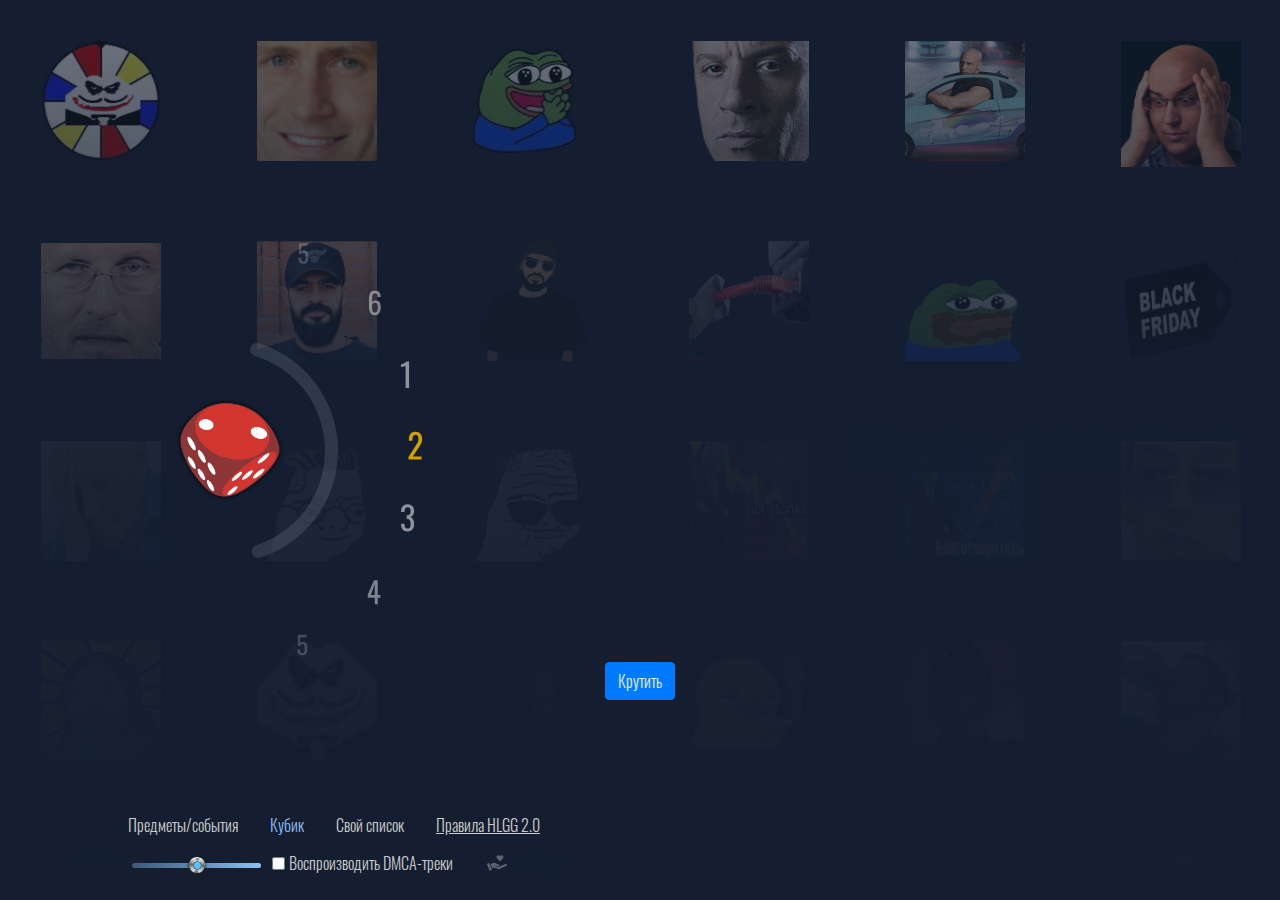
==== index.html @ b33ce993 "Update index.html" ====
<!DOCTYPE html>
<html lang="en">
<head>
    <meta charset="UTF-8">
    <title>Колесо HLGG 2.0</title>
    <link rel="stylesheet" href="css/index.css">
    <link rel="stylesheet" href="css/style.css">
    <link rel="stylesheet" href="css/range.css">
</head>
<body>
    <div class="image-grid-view">
        <div class="hero-background">
            <ul class="image-grid">
                <li class="image-grid-item-container"><img class="image-grid-item" src="images/items/001.png" alt=""></li>
                <li class="image-grid-item-container"><img class="image-grid-item" src="images/items/002.png" alt=""></li>
                <li class="image-grid-item-container"><img class="image-grid-item" src="images/items/003.png" alt=""></li>
                <li class="image-grid-item-container"><img class="image-grid-item" src="images/items/004.png" alt=""></li>
                <li class="image-grid-item-container"><img class="image-grid-item" src="images/items/005.png" alt=""></li>
                <li class="image-grid-item-container"><img class="image-grid-item" src="images/items/006.png" alt=""></li>
                <li class="image-grid-item-container"><img class="image-grid-item" src="images/items/007.png" alt=""></li>
                <li class="image-grid-item-container"><img class="image-grid-item" src="images/items/008.png" alt=""></li>
                <li class="image-grid-item-container"><img class="image-grid-item" src="images/items/009.png" alt=""></li>
                <li class="image-grid-item-container"><img class="image-grid-item" src="images/items/010.png" alt=""></li>
                <li class="image-grid-item-container"><img class="image-grid-item" src="images/items/011.png" alt=""></li>
                <li class="image-grid-item-container"><img class="image-grid-item" src="images/items/012.png" alt=""></li>
                <li class="image-grid-item-container"><img class="image-grid-item" src="images/items/013.png" alt=""></li>
                <li class="image-grid-item-container"><img class="image-grid-item" src="images/items/014.png" alt=""></li>
                <li class="image-grid-item-container"><img class="image-grid-item" src="images/items/015.png" alt=""></li>
                <li class="image-grid-item-container"><img class="image-grid-item" src="images/items/016.png" alt=""></li>
                <li class="image-grid-item-container"><img class="image-grid-item" src="images/items/017.png" alt=""></li>
                <li class="image-grid-item-container"><img class="image-grid-item" src="images/items/018.png" alt=""></li>
                <li class="image-grid-item-container"><img class="image-grid-item" src="images/items/019.png" alt=""></li>
                <li class="image-grid-item-container"><img class="image-grid-item" src="images/items/020.png" alt=""></li>
                <li class="image-grid-item-container"><img class="image-grid-item" src="images/items/021.png" alt=""></li>
                <li class="image-grid-item-container"><img class="image-grid-item" src="images/items/022.png" alt=""></li>
                <li class="image-grid-item-container"><img class="image-grid-item" src="images/items/023.png" alt=""></li>
                <li class="image-grid-item-container"><img class="image-grid-item" src="images/items/024.png" alt=""></li>
                <li class="image-grid-item-container"><img class="image-grid-item" src="images/items/025.png" alt=""></li>
                <li class="image-grid-item-container"><img class="image-grid-item" src="images/items/026.png" alt=""></li>
                <li class="image-grid-item-container"><img class="image-grid-item" src="images/items/027.png" alt=""></li>
                <li class="image-grid-item-container"><img class="image-grid-item" src="images/items/028.png" alt=""></li>
                <li class="image-grid-item-container"><img class="image-grid-item" src="images/items/029.png" alt=""></li>
                <li class="image-grid-item-container"><img class="image-grid-item" src="images/items/030.png" alt=""></li>
                <li class="image-grid-item-container"><img class="image-grid-item" src="images/items/031.png" alt=""></li>
                <li class="image-grid-item-container"><img class="image-grid-item" src="images/items/032.png" alt=""></li>
                <li class="image-grid-item-container"><img class="image-grid-item" src="images/items/033.png" alt=""></li>
                <li class="image-grid-item-container"><img class="image-grid-item" src="images/items/034.png" alt=""></li>
                <li class="image-grid-item-container"><img class="image-grid-item" src="images/items/035.png" alt=""></li>
                <li class="image-grid-item-container"><img class="image-grid-item" src="images/items/036.png" alt=""></li>
                <li class="image-grid-item-container"><img class="image-grid-item" src="images/items/037.png" alt=""></li>
                <li class="image-grid-item-container"><img class="image-grid-item" src="images/items/038.png" alt=""></li>
                <li class="image-grid-item-container"><img class="image-grid-item" src="images/items/039.png" alt=""></li>
                <li class="image-grid-item-container"><img class="image-grid-item" src="images/items/040.png" alt=""></li>
                <li class="image-grid-item-container"><img class="image-grid-item" src="images/items/041.png" alt=""></li>
                <li class="image-grid-item-container"><img class="image-grid-item" src="images/items/042.png" alt=""></li>
                <li class="image-grid-item-container"><img class="image-grid-item" src="images/items/043.png" alt=""></li>
                <li class="image-grid-item-container"><img class="image-grid-item" src="images/items/044.png" alt=""></li>
                <li class="image-grid-item-container"><img class="image-grid-item" src="images/items/045.png" alt=""></li>
                <li class="image-grid-item-container"><img class="image-grid-item" src="images/items/046.png" alt=""></li>
                <li class="image-grid-item-container"><img class="image-grid-item" src="images/items/047.png" alt=""></li>
                <li class="image-grid-item-container"><img class="image-grid-item" src="images/items/048.png" alt=""></li>
                <li class="image-grid-item-container"><img class="image-grid-item" src="images/items/049.png" alt=""></li>
                <li class="image-grid-item-container"><img class="image-grid-item" src="images/items/050.png" alt=""></li>
                <li class="image-grid-item-container"><img class="image-grid-item" src="images/items/051.png" alt=""></li>
                <li class="image-grid-item-container"><img class="image-grid-item" src="images/items/052.png" alt=""></li>
                <li class="image-grid-item-container"><img class="image-grid-item" src="images/items/053.png" alt=""></li>
                <li class="image-grid-item-container"><img class="image-grid-item" src="images/items/054.png" alt=""></li>
                <li class="image-grid-item-container"><img class="image-grid-item" src="images/items/055.png" alt=""></li>
                <li class="image-grid-item-container"><img class="image-grid-item" src="images/items/056.png" alt=""></li>
                <li class="image-grid-item-container"><img class="image-grid-item" src="images/items/001.png" alt=""></li>
                <li class="image-grid-item-container"><img class="image-grid-item" src="images/items/002.png" alt=""></li>
                <li class="image-grid-item-container"><img class="image-grid-item" src="images/items/003.png" alt=""></li>
                <li class="image-grid-item-container"><img class="image-grid-item" src="images/items/004.png" alt=""></li>
                <li class="image-grid-item-container"><img class="image-grid-item" src="images/items/005.png" alt=""></li>
                <li class="image-grid-item-container"><img class="image-grid-item" src="images/items/006.png" alt=""></li>
                <li class="image-grid-item-container"><img class="image-grid-item" src="images/items/007.png" alt=""></li>
                <li class="image-grid-item-container"><img class="image-grid-item" src="images/items/008.png" alt=""></li>
                <li class="image-grid-item-container"><img class="image-grid-item" src="images/items/009.png" alt=""></li>
                <li class="image-grid-item-container"><img class="image-grid-item" src="images/items/010.png" alt=""></li>
                <li class="image-grid-item-container"><img class="image-grid-item" src="images/items/011.png" alt=""></li>
                <li class="image-grid-item-container"><img class="image-grid-item" src="images/items/012.png" alt=""></li>
                <li class="image-grid-item-container"><img class="image-grid-item" src="images/items/013.png" alt=""></li>
                <li class="image-grid-item-container"><img class="image-grid-item" src="images/items/014.png" alt=""></li>
                <li class="image-grid-item-container"><img class="image-grid-item" src="images/items/015.png" alt=""></li>
                <li class="image-grid-item-container"><img class="image-grid-item" src="images/items/016.png" alt=""></li>
                <li class="image-grid-item-container"><img class="image-grid-item" src="images/items/017.png" alt=""></li>
                <li class="image-grid-item-container"><img class="image-grid-item" src="images/items/018.png" alt=""></li>
                <li class="image-grid-item-container"><img class="image-grid-item" src="images/items/019.png" alt=""></li>
                <li class="image-grid-item-container"><img class="image-grid-item" src="images/items/020.png" alt=""></li>
                <li class="image-grid-item-container"><img class="image-grid-item" src="images/items/021.png" alt=""></li>
                <li class="image-grid-item-container"><img class="image-grid-item" src="images/items/022.png" alt=""></li>
                <li class="image-grid-item-container"><img class="image-grid-item" src="images/items/023.png" alt=""></li>
                <li class="image-grid-item-container"><img class="image-grid-item" src="images/items/024.png" alt=""></li>
                <li class="image-grid-item-container"><img class="image-grid-item" src="images/items/025.png" alt=""></li>
                <li class="image-grid-item-container"><img class="image-grid-item" src="images/items/026.png" alt=""></li>
                <li class="image-grid-item-container"><img class="image-grid-item" src="images/items/027.png" alt=""></li>
                <li class="image-grid-item-container"><img class="image-grid-item" src="images/items/028.png" alt=""></li>
                <li class="image-grid-item-container"><img class="image-grid-item" src="images/items/029.png" alt=""></li>
                <li class="image-grid-item-container"><img class="image-grid-item" src="images/items/030.png" alt=""></li>
                <li class="image-grid-item-container"><img class="image-grid-item" src="images/items/031.png" alt=""></li>
                <li class="image-grid-item-container"><img class="image-grid-item" src="images/items/032.png" alt=""></li>
                <li class="image-grid-item-container"><img class="image-grid-item" src="images/items/033.png" alt=""></li>
                <li class="image-grid-item-container"><img class="image-grid-item" src="images/items/034.png" alt=""></li>
                <li class="image-grid-item-container"><img class="image-grid-item" src="images/items/035.png" alt=""></li>
                <li class="image-grid-item-container"><img class="image-grid-item" src="images/items/036.png" alt=""></li>
                <li class="image-grid-item-container"><img class="image-grid-item" src="images/items/037.png" alt=""></li>
                <li class="image-grid-item-container"><img class="image-grid-item" src="images/items/038.png" alt=""></li>
                <li class="image-grid-item-container"><img class="image-grid-item" src="images/items/039.png" alt=""></li>
                <li class="image-grid-item-container"><img class="image-grid-item" src="images/items/040.png" alt=""></li>
                <li class="image-grid-item-container"><img class="image-grid-item" src="images/items/041.png" alt=""></li>
                <li class="image-grid-item-container"><img class="image-grid-item" src="images/items/042.png" alt=""></li>
                <li class="image-grid-item-container"><img class="image-grid-item" src="images/items/043.png" alt=""></li>
                <li class="image-grid-item-container"><img class="image-grid-item" src="images/items/044.png" alt=""></li>
                <li class="image-grid-item-container"><img class="image-grid-item" src="images/items/045.png" alt=""></li>
                <li class="image-grid-item-container"><img class="image-grid-item" src="images/items/046.png" alt=""></li>
                <li class="image-grid-item-container"><img class="image-grid-item" src="images/items/047.png" alt=""></li>
                <li class="image-grid-item-container"><img class="image-grid-item" src="images/items/048.png" alt=""></li>
                <li class="image-grid-item-container"><img class="image-grid-item" src="images/items/049.png" alt=""></li>
                <li class="image-grid-item-container"><img class="image-grid-item" src="images/items/050.png" alt=""></li>
                <li class="image-grid-item-container"><img class="image-grid-item" src="images/items/051.png" alt=""></li>
                <li class="image-grid-item-container"><img class="image-grid-item" src="images/items/052.png" alt=""></li>
                <li class="image-grid-item-container"><img class="image-grid-item" src="images/items/053.png" alt=""></li>
                <li class="image-grid-item-container"><img class="image-grid-item" src="images/items/054.png" alt=""></li>
                <li class="image-grid-item-container"><img class="image-grid-item" src="images/items/055.png" alt=""></li>
                <li class="image-grid-item-container"><img class="image-grid-item" src="images/items/056.png" alt=""></li>
            </ul>
        </div>
        <div class="hero-background-overlay"></div>
<!--        <div class="hero-background-stripe"></div>-->
    </div>

    <div class="content">
        <div id="filter-shadow">
            <div id="video">
                <video preload="auto">
                    <source />
                </video>
                <div class="overlay"></div>
            </div>
        </div>
        <div id="canvas"></div>

        <div id="item-image">
            <div class="arc"></div>
            <img src="images/preload.png" alt="" />
            <div id="canvas2"></div>
        </div>

        <div id="custom-list" class="dialog">
            <div class="header">Свой список</div>
            <textarea rows="15" cols="50"></textarea>
            <hr />
            <button>Применить</button>
        </div>

        <div id="dialog-edit" class="dialog">
            <div class="header">Header</div>
            <div class="presets"></div>
            <div class="options"></div>
            <hr />
            <button class="apply">Применить</button>
        </div>

        <div id="description"></div>
    </div>

    <div id="wheel-data-sets">
        <button id="btn-edit" title="Редактировать список" class="hide"></button>

        <div>
            <input type="radio" id="items" name="list" value="items" autocomplete="off" />
            <label for="items">Предметы/события</label><!--
            no spaces
        --></div>

        <div>
            <input type="radio" id="louie" name="list" value="coin" autocomplete="off" checked />
            <label for="louie">Кубик</label><!--
            no spaces
        --></div>

        <div>
            <input type="radio" id="scrooge" name="list" value="custom" autocomplete="off" />
            <label for="scrooge">Свой список</label>
        </div>

        <a id="rules" href="rules">Правила HLGG 2.0</a>

        <div class="break"></div>

        <div>
            <input id="volume-control" type="range" step="0.05" value="0.5" max="1" min="0" title="Громкость видео" />
            <input id="with-dmca" type="checkbox" /><label for="with-dmca">Воспроизводить DMCA-треки</label>
        </div>

        <div>
<!--            <a id="sources"-->
<!--               title="Посмотреть исходный код колеса"-->
<!--               href="https://github.com/Alexbelog/HLGG-2.0" target="_blank"></a>-->
            <a id="donation"
               title="Донат! (Колесо реализовано бесплатно, но поддержка приветствуется)"
               href="https://www.donationalerts.com/r/vampirex" target="_blank"></a>
        </div>

        <div>
            <span id="last-selected-text"></span>
            <img id="copy-last-selected" title="Скопировать последний выпавший пункт" src="images/page_white_paste_table.png"/>
        </div>
    </div>
    <script src="js/p5.min.js"></script>
    <script src="js/util.js"></script>
    <script src="js/FPSCounter.js"></script>
    <script src="js/GifPlayer.js"></script>
    <script src="js/WheelSketch.js"></script>
    <script src="js/Video.js"></script>
    <script src="js/CheckboxStateable.js"></script>
    <script src="data.js"></script>
    <script src="js/Preset.js"></script>
    <script src="js/presets.js"></script>
    <script src="js/PresetManager.js"></script>
    <script src="js/videos-protected.js"></script>
    <script src="js/videos-free.js"></script>
    <script src="index.js"></script>
</body>
</html>
---- css/index.css ----
@import url(range.css);

@font-face {
	font-family: "Oswald-Regular";
	src: url('../fonts/Oswald-Regular.ttf');
}
@font-face {
	font-family: "Oswald-Light";
	src: url('../fonts/Oswald-Light.ttf');
}
#canvas2 {
	position: absolute;
	left: -20px;
}
html, body {
	margin: 0;
	padding: 0;
	background: #141E30;
	overflow: hidden;
	width: 100%;
	height: 100%;
	display: flex;
	align-content: center;
	align-items: center;
	justify-content: center;
	font-family: "Oswald-Light", Calibri, sans-serif;
	color: #eee;
	/*background-image: linear-gradient(to top, #141E30 0%, #243B55 100%);*/
}
/*background-image: linear-gradient(to top, #09203f 0%, #537895 100%);*/
a {
	color: #9fd9ff;
}
a:hover {
	color: #ddd;
}
label:hover {
	cursor: pointer;
}
.content {
	display: flex;
	justify-content: flex-start;
	align-content: center;
	align-items: center;
	position: relative;
	max-width: 1000px;
}
#canvas {
	position: relative;
	font-size: 0;
}
@keyframes play-video {
	0.01% {
		opacity: 0;
		visibility: visible;
	}
	3% {
		opacity: 1;
	}

	98% {
		opacity: 1;
	}
	100% {
		opacity: 0;
		visibility: hidden;
	}
}
#video.play {
	animation: play-video 22s;
}
#filter-shadow {
	position: absolute;
	width: 100%;
	height: 100%;
	filter: drop-shadow(0px 0px 10px rgba(20, 30, 48, 1));
	opacity: 0;
	visibility: hidden;
}
#video {
	top: -50px;
	position: absolute;
	left: 35%;
	clip-path: ellipse(50% 50% at 50% 50%);
}
#video video {
	height: 600px;
	object-fit: cover;
	/*display: none;*/
}
#video .overlay {
	top: 0;
	width: 100%;
	height: 100%;
	position: absolute;
	background: radial-gradient(closest-side, transparent 60%, #141E30);
}

button, input, optgroup, select, textarea {
	margin: 0 4px;
	font-family: inherit;
	font-size: inherit;
	line-height: inherit;
}
button, input {
	overflow: visible;
}
button, select {
	text-transform: none;
}
[type=button], [type=reset], [type=submit], button {
	-webkit-appearance: button;
}
button, .btn {
	display: inline-block;
	font-weight: 400;
	text-align: center;
	vertical-align: middle;
	cursor: pointer;
	-webkit-user-select: none;
	-moz-user-select: none;
	-ms-user-select: none;
	user-select: none;
	padding: .375rem .75rem;
	font-size: 1rem;
	line-height: 1.5;
	border-radius: .25rem;
	transition: color .15s ease-in-out,background-color .15s ease-in-out,border-color .15s ease-in-out,box-shadow .15s ease-in-out;

	color: #eee;
	background-color: #007bff;
	border: 1px solid #007bff;
}
[type=button]:not(:disabled), [type=reset]:not(:disabled), [type=submit]:not(:disabled), button:not(:disabled) {
	cursor: pointer;
}
button:hover {
	color: #fff;
	background-color: #0069d9;
	border-color: #0062cc;
}
button:not(:disabled):not(.disabled):active {
	color: #fff;
	background-color: #0062cc;
	border-color: #005cbf;
}
button:focus {
	outline: 0;
	color: #fff;
	background-color: #0069d9;
	border-color: #0062cc;
	box-shadow: 0 0 0 0.2rem rgba(38,143,255,.5);
}
button:disabled {
	opacity: .6;
	color: #fff;
	background-color: #007bff;
	border-color: #007bff;
	cursor: not-allowed;
}
.image-grid {
	min-width: 1280px;
	position: absolute;
	animation: animatedBackground 70s linear infinite;
	opacity: .5;
	height: 100%;
	display: flex;
	flex-flow: row wrap;
	flex-basis: auto;
	flex-grow: 1;
	/*justify-content: flex-start;*/
	/*align-content: flex-start;*/
	justify-content: space-between;
	align-content: space-between;
	padding: .1vh;
	margin: 0 0;
}
.image-grid-item {
	display: block;
	opacity: .8;
	transform: scale(1);
	margin: auto;
	max-width: 100%;
}
.image-grid-item-container {
	list-style: none;
	max-width: 120px;
	min-width: 60px;
	max-height: 120px;
	margin: 40px;
	/*overflow: hidden;*/
	display: flex;
}
.image-grid-view {
	position: absolute;
	pointer-events: none;
	width: 100%;
	height: 100%;
}
.hero-background {
	position: relative;
	overflow: hidden;
	width: 100%;
	/*height: 150%;*/
	height: 100%;
	/*background-color: #2b2b2b;*/
	perspective: 700px;
}
.hero-background-overlay,
.hero-background-stripe {
	position: absolute;
	background: linear-gradient(to bottom, rgba(49,52,61,0) 0%, rgba(20, 30, 48, 0.9) 50%, #141E30 100%);
	/*height: 150%;*/
	height: 100%;
	width: 100%;
	top: 0;
}
.hero-background-stripe {
	transform: skewX(80deg);
}

@keyframes animatedBackground {
	0% {
		opacity: 0;
		transform: scale(1.25) rotateX(20deg) translateX(-10px) translateY(0)
	}
	5% {
		opacity: 0.5;
	}

	97% {
		opacity: 0.5;
	}
	100% {
		opacity: 0;
		transform: scale(1.25) rotateX(25deg) translateX(0px) translateY(-85%)
	}
}
.animation-paused {
	animation-play-state: paused;
}
#wheel-data-sets {
	padding-bottom: 10px;
	position: absolute;
	bottom: 10px;
	color: #ccc;
	display: flex;
	flex-wrap: wrap;
	width: 80%;
	justify-content: left;
	user-select: none;
	line-height: 24px;
}
#wheel-data-sets * {
	vertical-align: middle;
}
#wheel-data-sets a {
	color: #ccc;
}
#wheel-data-sets a:hover {
	color: #eee;
}
#wheel-data-sets .break {
	flex-basis: 100%;
	height: 14px;
}
#wheel-data-sets label {
	margin-right: 32px;
}
#wheel-data-sets [type="radio"] {
	display: none;
}
.dialog :checked + label,
#wheel-data-sets [type="radio"]:checked + label {
	color: hsl(210, 81%, 75%);
}
.dialog :not(:checked) + label:hover,
#wheel-data-sets [type="radio"]:not(:checked) + label:hover,
.dialog :checked + label:hover,
#wheel-data-sets [type="radio"]:checked + label:hover {
	/*color: #a0d7ff;*/
	filter: brightness(1.2);
}
#wheel-data-sets #scrooge + label {
	margin-right: 0;
}
.dialog {
	position: absolute;
	left: 50%;
	margin: -25%;
	min-width: 250px;
	background-color: #141E30;
	padding: 10px;
	border-radius: .25rem;
	border: 2px solid #1c3b55;
	text-align: center;
	display: none;
	font-size: 1.3rem;

	z-index: 10; /* keep on top of other elements on the page */
	outline: 9999px solid rgba(0,0,0,0.5);
}
.dialog textarea {
	background-color: #1c3b55;
	color: #eee;
}
.dialog .options {
	max-height: 300px;
	text-align: left;
	overflow-y: scroll;
}
.dialog .options label {
	line-height: 1.4em;
}
.dialog hr {
	width: 50%;
	border-style: solid;
	border-width: 1px 0 0 0;
	border-color: #2e597d;
}
.dialog .header {
	margin-bottom: 0.5em;
	font-size: 1.2em;
}
.dialog .presets {
	text-align: left;
	margin-bottom: 0.5em;
	user-select: none;
}

/*.dialog .presets span:nth-child(1) > label {*/
/*	display: inline-block; !* для ↓↓↓ *!*/
/*}*/
.dialog .presets span:nth-child(1) > label::first-letter {
	text-transform: uppercase;
}
/* в Firefox почему-то uppercase отображается криво, поэтому только в нем отключаем */
@supports (-moz-appearance:none) {
	.dialog .presets span:nth-child(1) > label::first-letter {
		text-transform: none;
	}
}
.dialog .presets [type="radio"] {
	display: none;
}
.dialog .presets [type="checkbox"] {
	margin-left: 12px;
}
.dialog .presets label {
	display: inline-block;
	line-height: 1em;
	padding-bottom: 3px;
}
.dialog .presets label:active {
	box-shadow: 0 3px 0 0 #ccc;
}
.dialog .presets label,
.dialog .presets a {
	text-decoration: none;
	border-bottom: 1px dotted;
}
.dialog .presets :checked + label {
	border-bottom: 2px solid;
	filter: brightness(1.15);
}
.dialog .options::-webkit-scrollbar-track,
.dialog textarea::-webkit-scrollbar-track
{
	-webkit-box-shadow: inset 0 0 6px rgba(0,0,0,0.3);
	background-color: #000000;
}
.dialog .options::-webkit-scrollbar,
.dialog textarea::-webkit-scrollbar
{
	width: 8px;
	background-color: #000000;
}
.dialog .options::-webkit-scrollbar-thumb,
.dialog textarea::-webkit-scrollbar-thumb
{
	background-color: #9ed9ff;
}
#donation,
#sources,
#video-suggest,
#btn-edit {
	display: inline-block;
	width: 24px;
	height: 24px;
	background-size: 100%;
	background-color: transparent;
}
#donation,
#sources,
#video-suggest {
	opacity: 0.4;
}
#sources {
	background-image: url("data:image/svg+xml,<svg fill='%23eee' xmlns='http://www.w3.org/2000/svg' viewBox='0 0 24 24'><path d='M10.9,2.1c-4.6,0.5-8.3,4.2-8.8,8.7c-0.6,5,2.5,9.3,6.9,10.7v-2.3c0,0-0.4,0.1-0.9,0.1c-1.4,0-2-1.2-2.1-1.9 c-0.1-0.4-0.3-0.7-0.6-1C5.1,16.3,5,16.3,5,16.2C5,16,5.3,16,5.4,16c0.6,0,1.1,0.7,1.3,1c0.5,0.8,1.1,1,1.4,1c0.4,0,0.7-0.1,0.9-0.2 c0.1-0.7,0.4-1.4,1-1.8c-2.3-0.5-4-1.8-4-4c0-1.1,0.5-2.2,1.2-3C7.1,8.8,7,8.3,7,7.6C7,7.2,7,6.6,7.3,6c0,0,1.4,0,2.8,1.3 C10.6,7.1,11.3,7,12,7s1.4,0.1,2,0.3C15.3,6,16.8,6,16.8,6C17,6.6,17,7.2,17,7.6c0,0.8-0.1,1.2-0.2,1.4c0.7,0.8,1.2,1.8,1.2,3 c0,2.2-1.7,3.5-4,4c0.6,0.5,1,1.4,1,2.3v3.3c4.1-1.3,7-5.1,7-9.5C22,6.1,16.9,1.4,10.9,2.1z'/></svg>");
}
#video-suggest {
	/* <div>Icons made by <a href="https://www.flaticon.com/authors/smashicons" title="Smashicons">Smashicons</a> from <a href="https://www.flaticon.com/" title="Flaticon">www.flaticon.com</a></div> */
	background-image: url("data:image/svg+xml,%3Csvg xmlns='http://www.w3.org/2000/svg' viewBox='0 0 60 60'%3E%3Cdefs class='undefined'%3E%3Cstyle type='text/css'%3E .undefined%7B fill: %23ccc; %7D %3C/style%3E%3C/defs%3E%3Cpath d='M47 31c-7.2 0-13 5.8-13 13s5.8 13 13 13 13-5.8 13-13S54.2 31 47 31zM47 55c-6.1 0-11-4.9-11-11s4.9-11 11-11 11 4.9 11 11S53.1 55 47 55z' class='undefined'/%3E%3Cpath d='M53 43h-5v-5c0-0.6-0.4-1-1-1s-1 0.4-1 1v5h-5c-0.6 0-1 0.4-1 1s0.4 1 1 1h5v5c0 0.6 0.4 1 1 1s1-0.4 1-1v-5h5c0.6 0 1-0.4 1-1S53.6 43 53 43z' class='undefined'/%3E%3Cpath d='M47 28c0.3 0 0.7 0 1 0.1V27h8v3.8c0.7 0.5 1.4 1 2 1.6V4c0-0.6-0.4-1-1-1H1C0.4 3 0 3.4 0 4v44c0 0.6 0.4 1 1 1h30.8C31.3 47.4 31 45.7 31 44 31 35.2 38.2 28 47 28zM48 5h8v9h-8V5zM48 16h8v9h-8V16zM10 47H2v-9h8V47zM10 36H2v-9h8V36zM10 25H2v-9h8V25zM10 14H2V5h8V14zM25 34c-0.2 0-0.3 0-0.5-0.1C24.2 33.7 24 33.4 24 33V19c0-0.4 0.2-0.7 0.5-0.9 0.3-0.2 0.7-0.2 1 0l11 7C36.8 25.3 37 25.7 37 26s-0.2 0.7-0.5 0.8l-11 7C25.4 33.9 25.2 34 25 34z' class='undefined'/%3E%3C/svg%3E ");
}
#donation {
	/* https://thenounproject.com/term/organ-donation/3317603/ */
	background-image: url("data:image/svg+xml,%3Csvg xmlns='http://www.w3.org/2000/svg' fill='%23ccc' viewBox='0 0 64 64'%3E%3Cpath d='M39.8 27.9l8-8c2-2 2-5.2 0-7.2-1-1-2.3-1.5-3.6-1.5-1.4 0-2.7.5-3.6 1.5-.2.2-.4.3-.7.3s-.5-.1-.7-.3c-1-1-2.3-1.5-3.6-1.5-1.4 0-2.7.5-3.6 1.5-1 1-1.5 2.3-1.5 3.6 0 1.4.5 2.7 1.5 3.6l7.8 8zM17.9 47.7l-5.1-13.1-.8-2.2c-.1-.2-.2-.3-.3-.3h-.4l-5.7 2.2c-.1 0-.2.1-.3.3-.1.1-.1.3 0 .4l6.6 17.4c.1.2.2.3.3.3.1.1.3.1.4 0l5.9-2.3c.2-.1.3-.2.3-.3.1-.1.1-.3 0-.4l-.9-2zM54.9 34.5l-15.1 6.2c-.8 1.5-2.4 2.4-4 2.4-.5 0-1-.1-1.5-.3l-5.6-1.9c-.5-.2-.8-.7-.6-1.3s.7-.8 1.3-.6l5.6 1.9c1.3.4 2.7-.2 3.2-1.4.3-.7.3-1.4 0-2.1s-.8-1.2-1.5-1.5L25 31.5c-.4-.2-.9-.2-1.3 0l-8.6 3.3L19.5 46l3.2-1.2c.9-.4 1.9-.4 2.8-.1l11.3 3.7c.2.1.4.1.6 0l19.8-8.9c.7-.3 1.2-.9 1.5-1.7s.2-1.5-.2-2.2c-.8-1.1-2.3-1.6-3.6-1.1z'/%3E%3C/svg%3E")
}
#donation:hover,
#sources:hover,
#video-suggest:hover {
	opacity: 1;
}
#btn-edit {
	border: none;
	background-image: url("data:image/svg+xml,%3Csvg xmlns='http%3A%2F%2Fwww.w3.org%2F2000%2Fsvg' viewBox='0 0 20 20'%3E%3Cpath fill='%23ccc' stroke='%23557' stroke-linecap='square' stroke-linejoin='bevel' d='M10.005 1.005c-.467 0-.934.06-1.381.128-.071 1.146-.251 2.265-1.202 2.659-.953.394-1.847-.286-2.71-1.049a9.163 9.163 0 00-1.994 1.97c.765.864 1.47 1.754 1.074 2.71-.396.954-1.534 1.13-2.685 1.201a8.98 8.98 0 00-.102 1.38c0 .479.03.95.102 1.407 1.151.07 2.29.196 2.685 1.15.395.956-.309 1.897-1.074 2.762.548.748 1.245 1.396 1.994 1.943.86-.759 1.76-1.416 2.71-1.023.955.396 1.131 1.508 1.202 2.66a9.19 9.19 0 002.736 0c.07-1.152.247-2.264 1.201-2.66.95-.393 1.85.264 2.71 1.023.75-.547 1.446-1.195 1.995-1.943-.766-.865-1.47-1.806-1.074-2.761.395-.955 1.559-1.08 2.71-1.151.072-.458.102-.928.102-1.406 0-.472-.032-.929-.102-1.381-1.151-.07-2.315-.247-2.71-1.202-.396-.955.308-1.845 1.074-2.71a9.165 9.165 0 00-1.994-1.969c-.863.763-1.758 1.443-2.71 1.049-.951-.394-1.131-1.513-1.202-2.66a8.848 8.848 0 00-1.355-.127zm0 6.06c1.626 0 2.94 1.314 2.94 2.94s-1.314 2.94-2.94 2.94-2.966-1.314-2.966-2.94 1.34-2.94 2.966-2.94z' color='%23000'%2F%3E%3C%2Fsvg%3E");
	margin: 0 10px 0 -28px;
}
@media (min-width: 2400px) {
	.image-grid-item-container {
		overflow: visible;
		margin: 80px;
	}
	.image-grid-item {
		transform: scale(1.4);
	}
}
#item-image {
	position: absolute;
	width: 40%;
	height: 100%;
	display: flex;
	align-items: center;
	user-select: none;
	left: -60px;
}
#item-image .arc {
	position: absolute;
	background: url(../images/arc.png) no-repeat 70px center;
	height: 100%;
	width: 200px;
}
#item-image img {
	width: 100px;
	/*height: 100px;*/
	filter: drop-shadow(0 0 2px #000);
}
#btn-edit.hide {
	display: none;
}

input[name="implants"] + label, input[name="meetings"] + label {
	color: hsl(0, 0%, 67%);
}
#meetings0 + label {
	color: hsl(156, 84%, 78%);
}
#meetings1 + label {
	color: hsl(44, 96%, 80%);
}
#meetings2 + label {
	color: hsl(29, 95%, 70%);
}
#meetings3 + label {
	color: hsl(0, 99%, 74%);
}

#implants0 + label,
.presets > div:nth-of-type(1) {
	color: hsl(210, 100%, 77%);
}

#implants1 + label,
.presets > div:nth-of-type(2) {
	color: hsl(276, 84%, 77%);
}

#implants2 + label,
.presets > div:nth-of-type(3) {
	color: hsl(30, 100%, 70%);
}

#last-selected-text {
	margin-left: 25px;
}
#copy-last-selected {
	margin-left: 8px;
	visibility: hidden;
}
div:hover > #copy-last-selected {
	visibility: visible;
	cursor: pointer;
}
div > #copy-last-selected:active {
	margin-top: 3px;
}

#injuries0 + label,
#pvp0 + label,
#streamers0 + label {
	display: none;
}
---- css/style.css ----
.content {
	flex-direction: column;
	justify-content: center;
}

.content > button {
	position: absolute;
	bottom: 0;
}

#description {
	position: absolute;
	width: 380px;
	right: -200px;
	background: linear-gradient(90deg, #141e30, transparent);
	padding: 10px;
	border-radius: 0.3rem;
}

.dialog {
	margin: 0;
	left: auto;
}

#description .charges,
#description .limit,
#description .type {
	display: inline;
}

#description .charges span,
#description .limit span,
#description .type span {
	font-weight: bold;
	color: hsl(210, 81%, 75%);
}

#description .body {
	margin-top: 0.5em;
}

#wheel-data-sets #scrooge + label {
	margin-right: 32px;
}

#wheel-data-sets * {
	vertical-align: baseline;
}

#volume-control {
	vertical-align: middle;
}
---- css/range.css ----
/**
 * @see https://codepen.io/thebabydino/pen/zxPZqe
 */
input[type='range'] {
	box-sizing: border-box;
	overflow: visible;
	-webkit-appearance: none;
	padding: 0;
	background: transparent;
	/* Chrome */
	/* Firefox & Chrome/ Opera need this,
	   otherwise font-size is smaller */
	font-size: 1em;
	cursor: pointer;
	/* wish I could style this asshole */
}
input[type='range']::-webkit-slider-runnable-track {
	-webkit-appearance: none;
	border: none;
	/* because IE */
	width: 17.5em;
	height: 0.3em;
	border-radius: .5em;
	/*box-shadow: 0 1px 1px #616266, inset 0 0.125em 0.125em #111, inset 0 0 0 0.325em #323033, inset 0 0.125em 0.125em 0.325em #111, inset 0 -1px 1px 0.325em rgba(238, 238, 238, 0.32);*/
	background: linear-gradient(90deg, #3a5a77, hsl(210, 81%, 75%));
}
input[type='range']::-webkit-slider-thumb {
	-webkit-appearance: none;
	margin-top: -.355em;
	/* weird shit, Chrome */
	border: none;
	width: 1.0em;
	height: 1.0em;
	border-radius: 50%;
	transform: rotate(5deg);
	box-shadow: inset 0 1px #fefefe,  0 1px .125em #232426,  0 .125em .25em #232426;
	background: radial-gradient(#61c0f6, #61c0f6 50%, #35729e 53%, #35729e 65%, rgba(53, 114, 158, 0) 71%) 50% 50%, linear-gradient(-45deg, #5f5f5f, rgba(95, 95, 95, 0) 65%) 100% 0, linear-gradient(45deg, #5f5f5f, rgba(95, 95, 95, 0) 65%), linear-gradient(-135deg, #5f5f5f, rgba(95, 95, 95, 0) 65%) 100% 100%, linear-gradient(135deg, #5f5f5f, rgba(95, 95, 95, 0) 65%) 0 100%, linear-gradient(-45deg, rgba(95, 95, 95, 0) 65%, #5f5f5f) 100% 0, linear-gradient(45deg, rgba(95, 95, 95, 0) 65%, #5f5f5f), linear-gradient(-135deg, rgba(95, 95, 95, 0) 65%, #5f5f5f) 100% 100%, linear-gradient(135deg, rgba(95, 95, 95, 0) 65%, #5f5f5f) 0 100% #ddd;
	background-repeat: no-repeat;
	background-size: 50% 50%;
	background-size: 56% 56%;
	/* fix Chrome/ Opera */
}
input[type='range']::-moz-range-track {
	z-index: -1;
	/* fix Firefox WTF */
	border: none;
	/* because IE */
	width: 10em;
	height: 0.3em;
	border-radius: .5em;
	/*box-shadow: 0 1px 1px #616266, inset 0 0.125em 0.125em #111, inset 0 0 0 0.325em #323033, inset 0 0.125em 0.125em 0.325em #111, inset 0 -1px 1px 0.325em rgba(238, 238, 238, 0.32);*/
	background: linear-gradient(90deg, #3a5a77, hsl(210, 81%, 75%));
}
input[type='range']::-moz-range-thumb {
	border: none;
	width: 1.0em;
	height: 1.0em;
	border-radius: 50%;
	transform: rotate(5deg);
	box-shadow: inset 0 1px #fefefe,  0 1px .125em #232426,  0 .125em .25em #232426;
	background: radial-gradient(#61c0f6, #61c0f6 50%, #35729e 53%, #35729e 65%, rgba(53, 114, 158, 0) 71%) 50% 50%, linear-gradient(-45deg, #5f5f5f, rgba(95, 95, 95, 0) 65%) 100% 0, linear-gradient(45deg, #5f5f5f, rgba(95, 95, 95, 0) 65%), linear-gradient(-135deg, #5f5f5f, rgba(95, 95, 95, 0) 65%) 100% 100%, linear-gradient(135deg, #5f5f5f, rgba(95, 95, 95, 0) 65%) 0 100%, linear-gradient(-45deg, rgba(95, 95, 95, 0) 65%, #5f5f5f) 100% 0, linear-gradient(45deg, rgba(95, 95, 95, 0) 65%, #5f5f5f), linear-gradient(-135deg, rgba(95, 95, 95, 0) 65%, #5f5f5f) 100% 100%, linear-gradient(135deg, rgba(95, 95, 95, 0) 65%, #5f5f5f) 0 100% #ddd;
	background-repeat: no-repeat;
	background-size: 50% 50%;
	/* Firefox-only, it won't work in IE
	   and it's messed up in Chrome */
	cursor: ew-resize;
}
input[type='range']::-ms-track {
	border: none;
	/* because IE */
	width: 10em;
	height: 0.3em;
	border-radius: .5em;
	/*box-shadow: 0 1px 1px #616266, inset 0 0.125em 0.125em #111, inset 0 0 0 0.325em #323033, inset 0 0.125em 0.125em 0.325em #111, inset 0 -1px 1px 0.325em rgba(238, 238, 238, 0.32);*/
	background: linear-gradient(90deg, #3a5a77, hsl(210, 81%, 75%));
	color: transparent;
}
input[type='range']::-ms-thumb {
	border: none;
	width: 1.0em;
	height: 1.0em;
	border-radius: 50%;
	transform: rotate(5deg);
	box-shadow: inset 0 1px #fefefe,  0 1px .125em #232426,  0 .125em .25em #232426;
	background: radial-gradient(#61c0f6, #61c0f6 50%, #35729e 53%, #35729e 65%, rgba(53, 114, 158, 0) 71%) 50% 50%, linear-gradient(-45deg, #5f5f5f, rgba(95, 95, 95, 0) 65%) 100% 0, linear-gradient(45deg, #5f5f5f, rgba(95, 95, 95, 0) 65%), linear-gradient(-135deg, #5f5f5f, rgba(95, 95, 95, 0) 65%) 100% 100%, linear-gradient(135deg, #5f5f5f, rgba(95, 95, 95, 0) 65%) 0 100%, linear-gradient(-45deg, rgba(95, 95, 95, 0) 65%, #5f5f5f) 100% 0, linear-gradient(45deg, rgba(95, 95, 95, 0) 65%, #5f5f5f), linear-gradient(-135deg, rgba(95, 95, 95, 0) 65%, #5f5f5f) 100% 100%, linear-gradient(135deg, rgba(95, 95, 95, 0) 65%, #5f5f5f) 0 100% #ddd;
	background-repeat: no-repeat;
	background-size: 50% 50%;
}
input[type='range']::-ms-fill-lower, input[type='range']::-ms-fill-upper {
	background: transparent;
}
input[type='range']::-ms-tooltip {
	display: none;
}
input[type='range']:focus {
	outline: none;
}
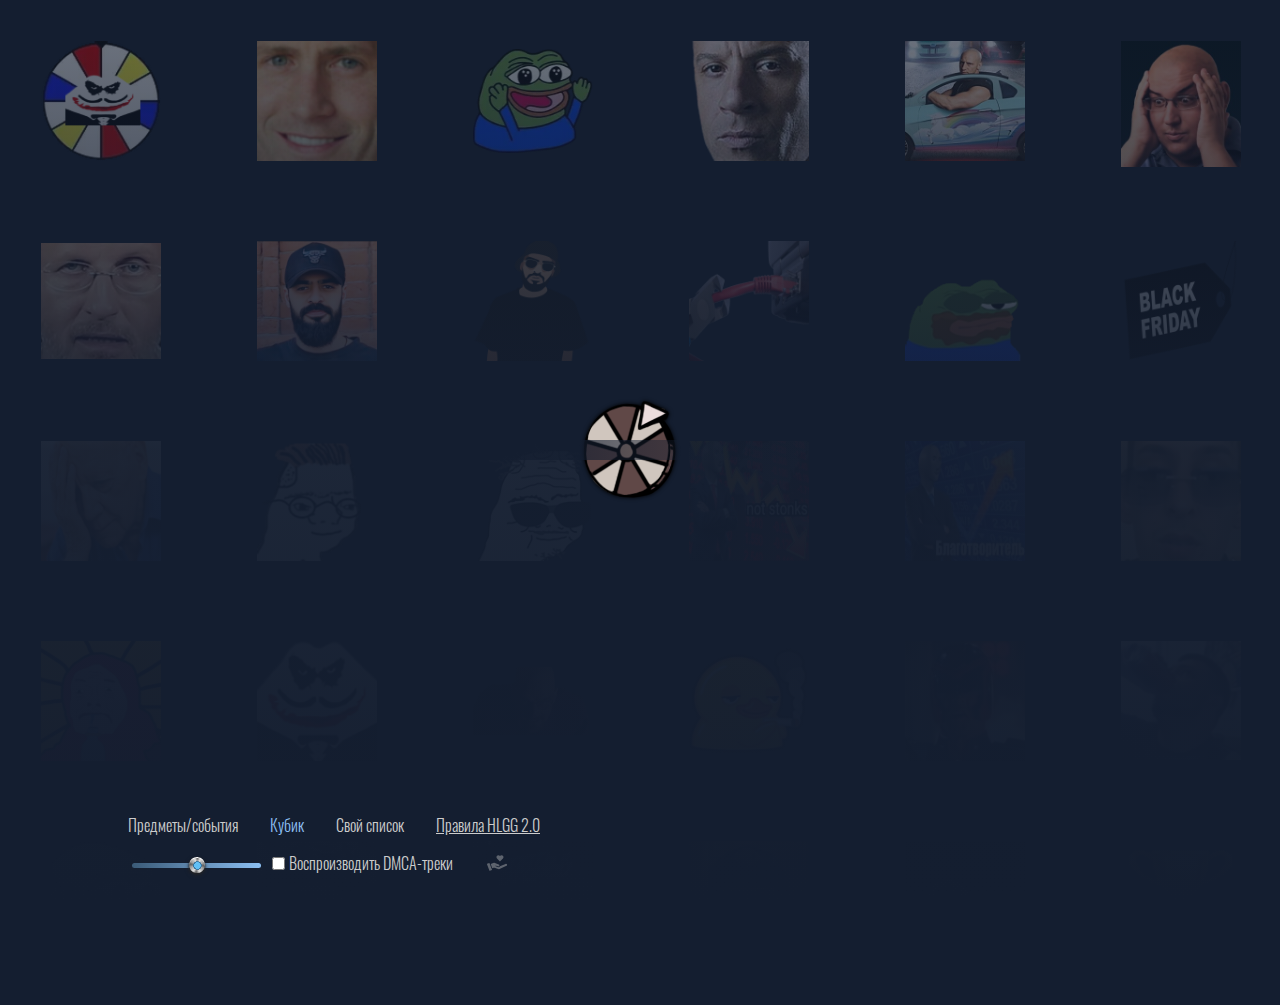
==== commit 5feaf944: "Update index.html" ====
--- a/index.html
+++ b/index.html
@@ -215,8 +215,8 @@
     <script src="js/Video.js"></script>
     <script src="js/CheckboxStateable.js"></script>
     <script src="data.js"></script>
+    <script src="js/presets.js"></script>
     <script src="js/Preset.js"></script>
-    <script src="js/presets.js"></script>
     <script src="js/PresetManager.js"></script>
     <script src="js/videos-protected.js"></script>
     <script src="js/videos-free.js"></script>
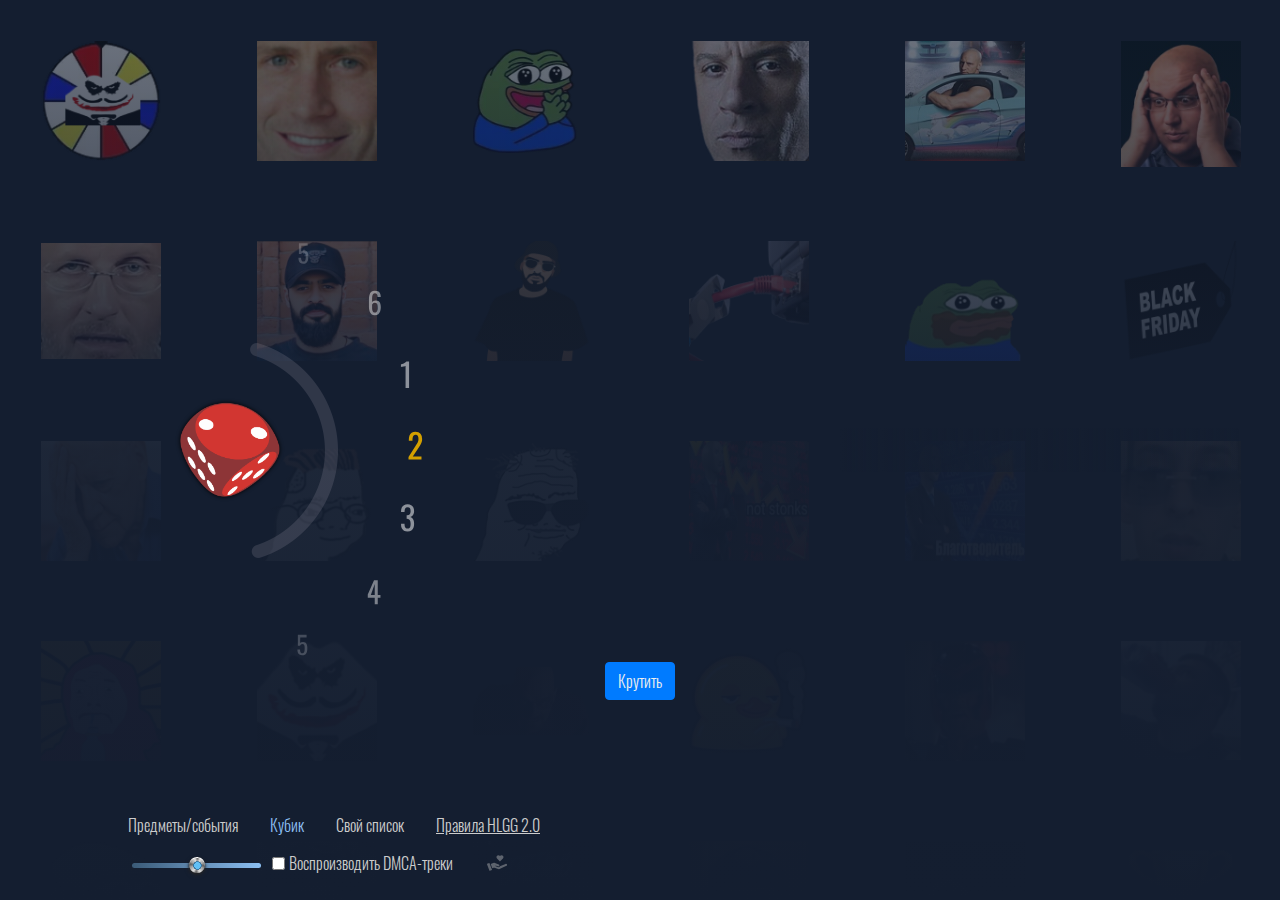
==== commit 9f4fcb9f: "Update index.html" ====
--- a/index.html
+++ b/index.html
@@ -215,8 +215,8 @@
     <script src="js/Video.js"></script>
     <script src="js/CheckboxStateable.js"></script>
     <script src="data.js"></script>
+    <script src="js/Preset.js"></script>
     <script src="js/presets.js"></script>
-    <script src="js/Preset.js"></script>
     <script src="js/PresetManager.js"></script>
     <script src="js/videos-protected.js"></script>
     <script src="js/videos-free.js"></script>
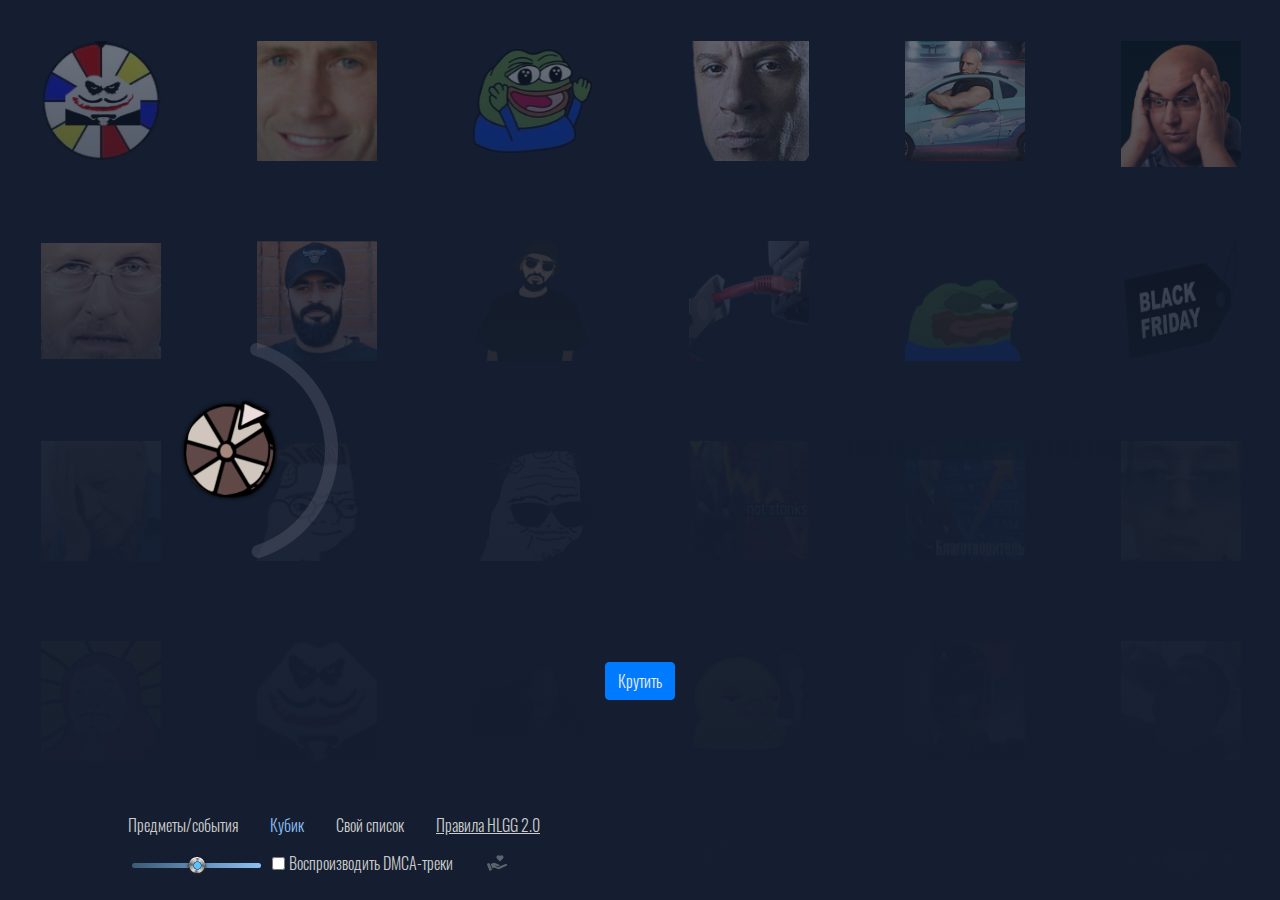
==== commit b9317381: "Update index.html" ====
--- a/index.html
+++ b/index.html
@@ -218,7 +218,6 @@
     <script src="js/Preset.js"></script>
     <script src="js/presets.js"></script>
     <script src="js/PresetManager.js"></script>
-    <script src="js/videos-protected.js"></script>
     <script src="js/videos-free.js"></script>
     <script src="index.js"></script>
 </body>
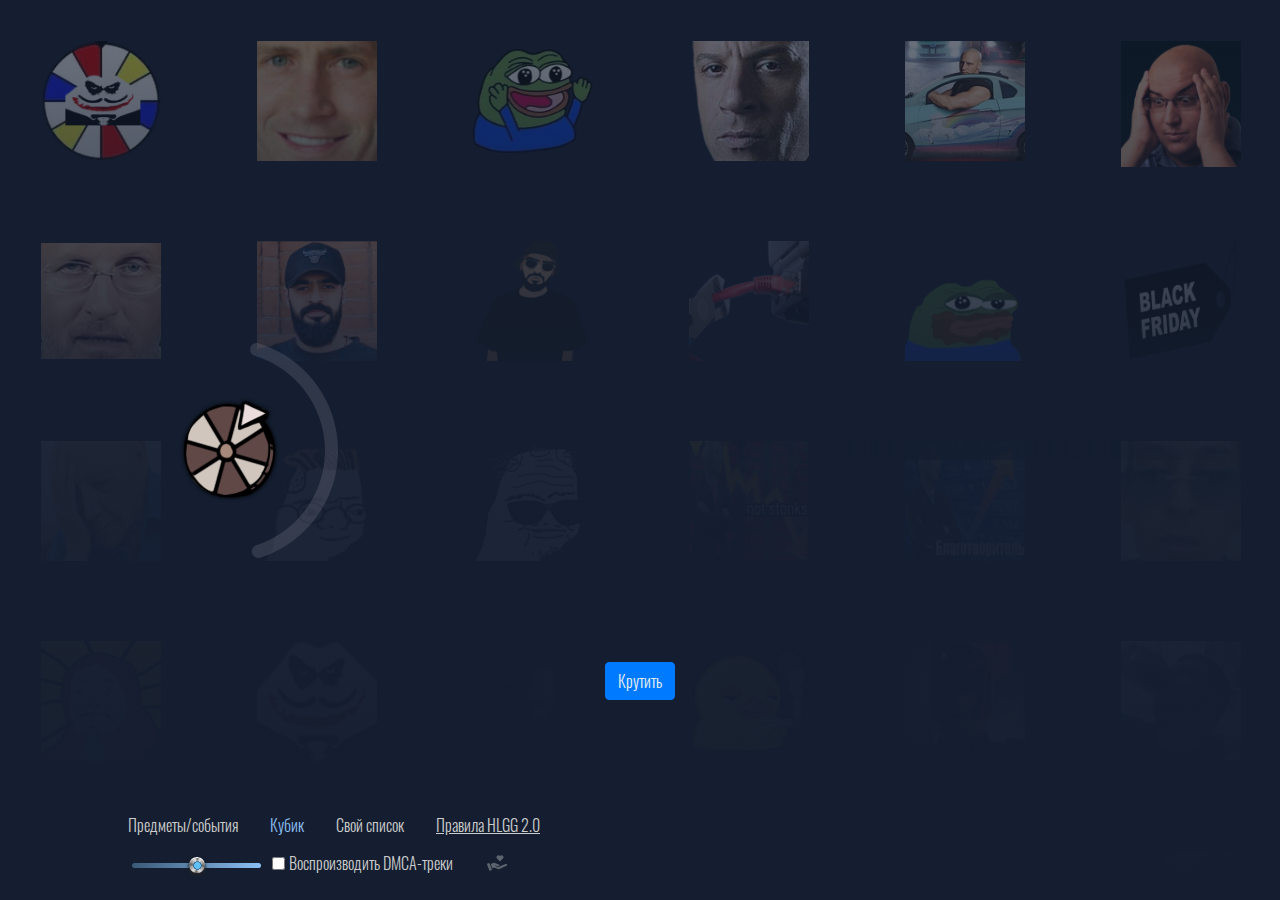
==== commit 4619827d: "Update index.html" ====
--- a/index.html
+++ b/index.html
@@ -218,6 +218,7 @@
     <script src="js/Preset.js"></script>
     <script src="js/presets.js"></script>
     <script src="js/PresetManager.js"></script>
+    <script src="js/videos-protected.js"></script>
     <script src="js/videos-free.js"></script>
     <script src="index.js"></script>
 </body>
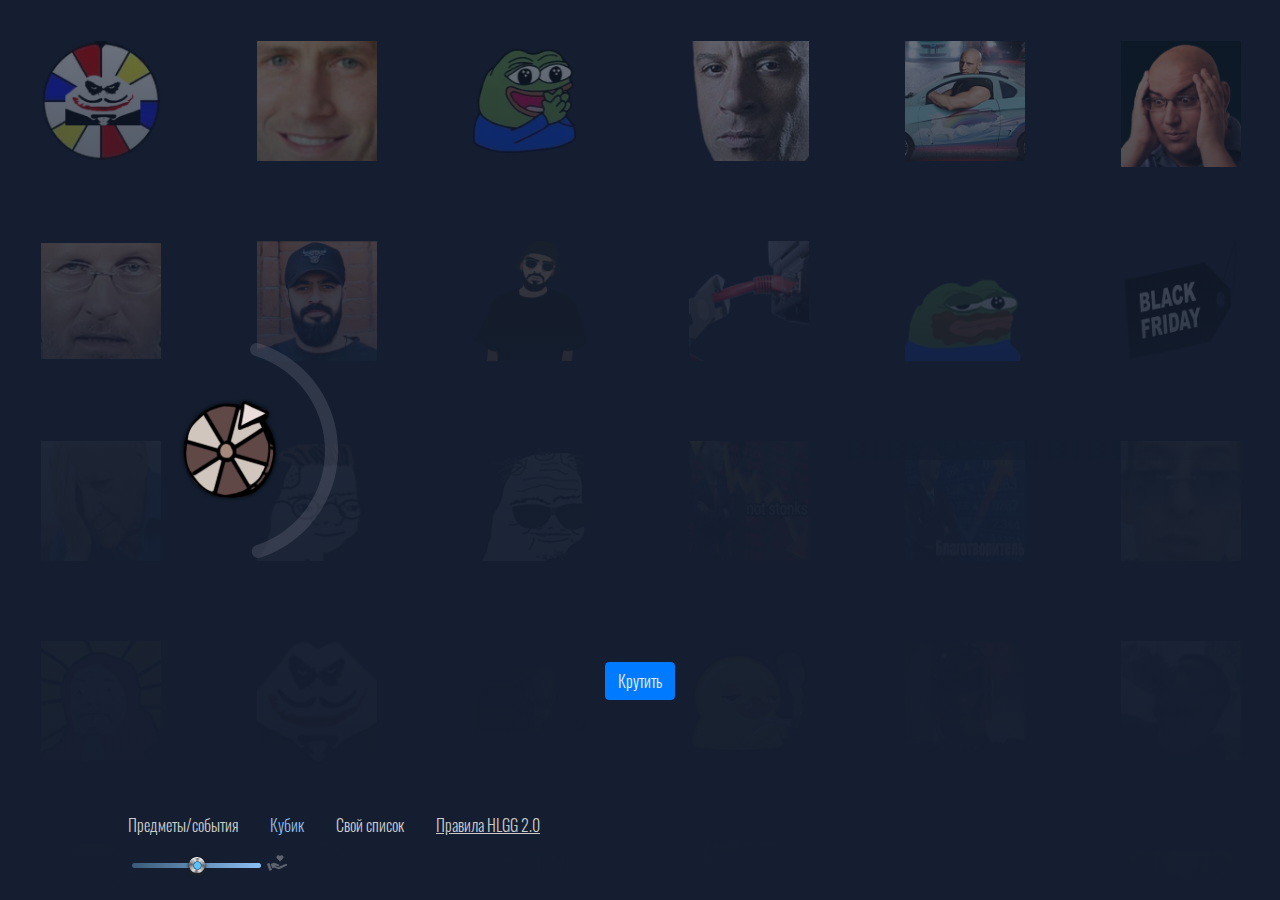
==== commit e6b2cfe3: "Update index.html" ====
--- a/index.html
+++ b/index.html
@@ -190,7 +190,6 @@
 
         <div>
             <input id="volume-control" type="range" step="0.05" value="0.5" max="1" min="0" title="Громкость видео" />
-            <input id="with-dmca" type="checkbox" /><label for="with-dmca">Воспроизводить DMCA-треки</label>
         </div>
 
         <div>
@@ -199,7 +198,7 @@
 <!--               href="https://github.com/Alexbelog/HLGG-2.0" target="_blank"></a>-->
             <a id="donation"
                title="Донат! (Колесо реализовано бесплатно, но поддержка приветствуется)"
-               href="https://www.donationalerts.com/r/vampirex" target="_blank"></a>
+               href="https://www.donationalerts.com/r/" target="_blank"></a>
         </div>
 
         <div>
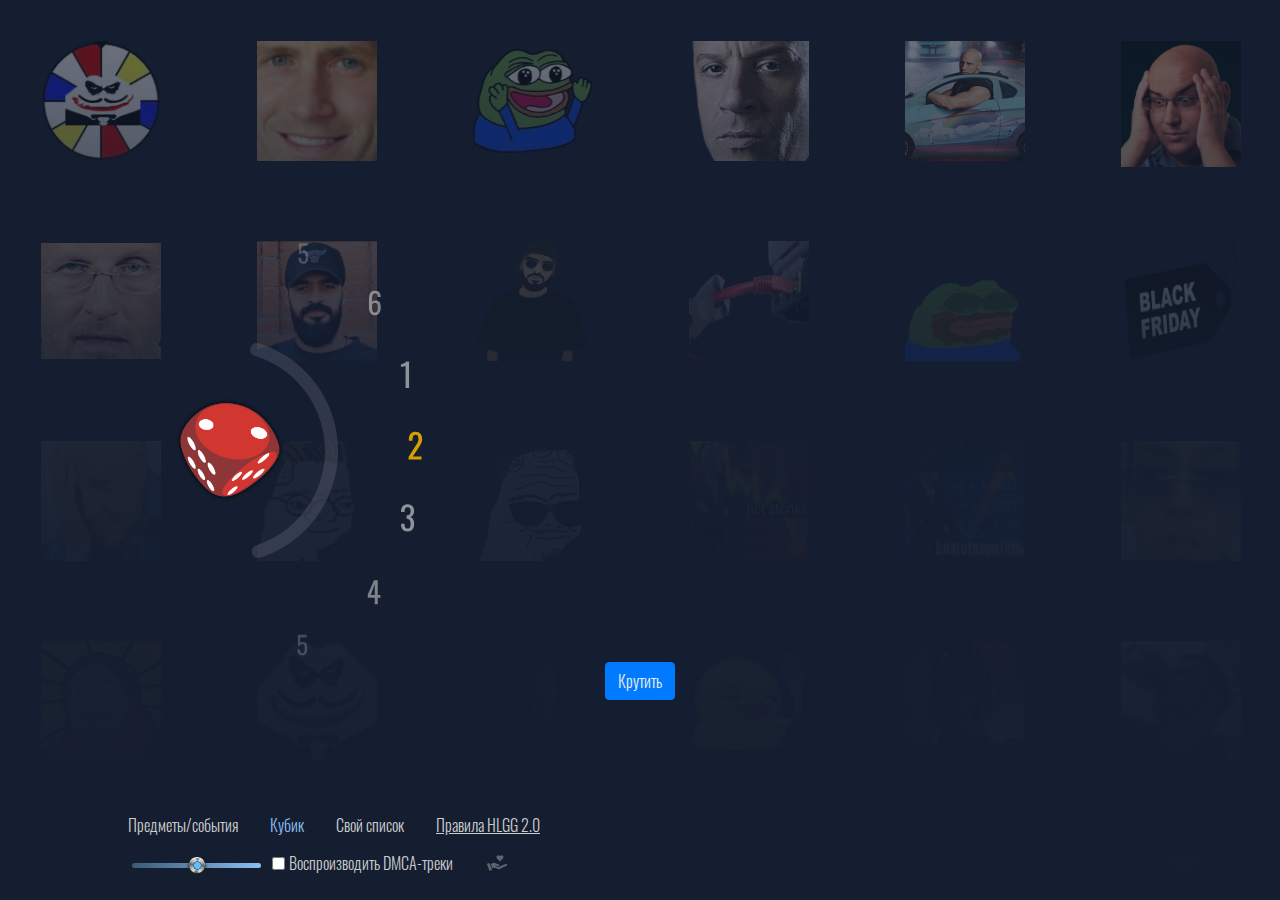
==== commit aeba96af: "Update index.html" ====
--- a/index.html
+++ b/index.html
@@ -190,6 +190,7 @@
 
         <div>
             <input id="volume-control" type="range" step="0.05" value="0.5" max="1" min="0" title="Громкость видео" />
+            <input id="with-dmca" type="checkbox" /><label for="with-dmca">Воспроизводить DMCA-треки</label>
         </div>
 
         <div>
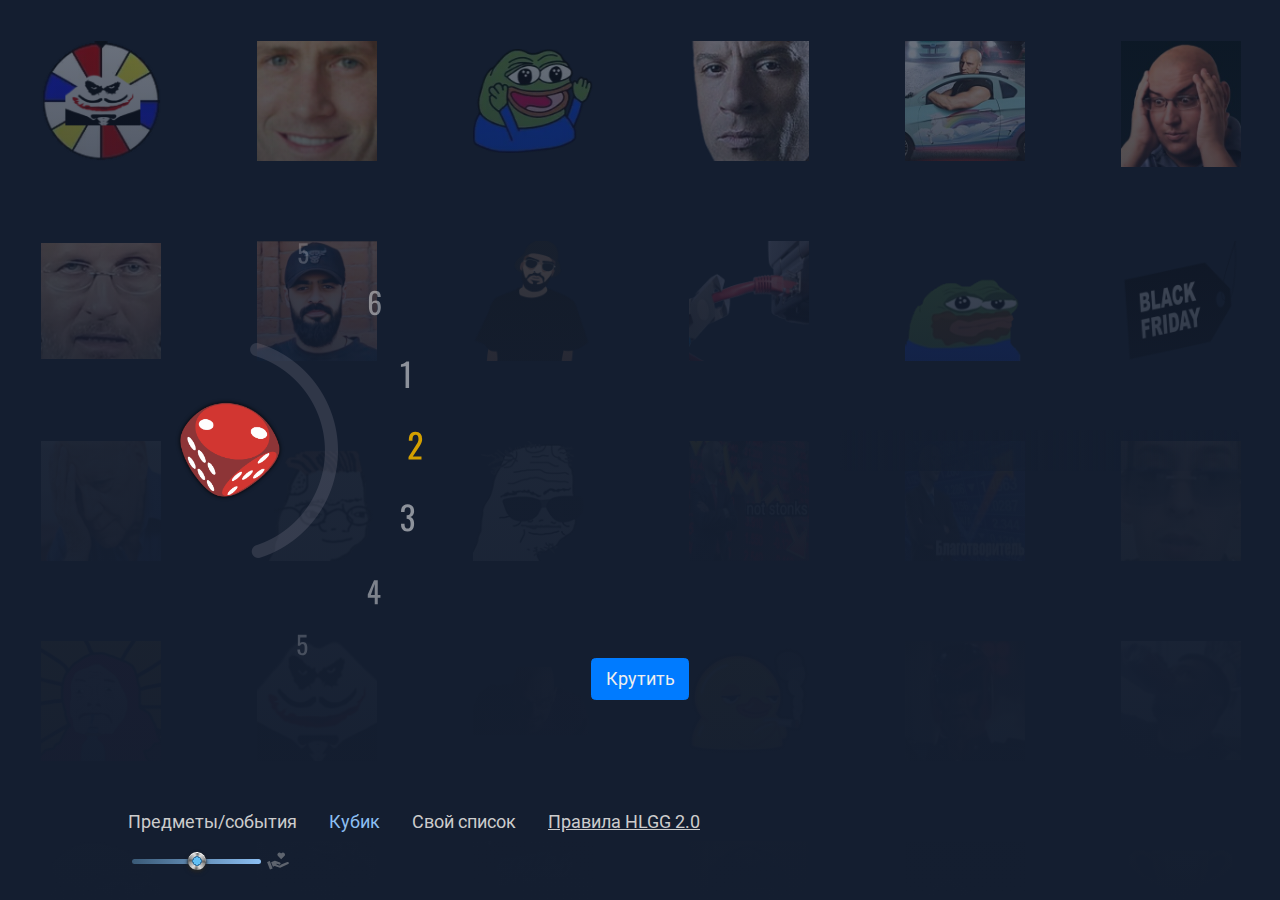
==== commit b37376d7: "Update index.html" ====
--- a/index.html
+++ b/index.html
@@ -199,7 +199,7 @@
 <!--               href="https://github.com/Alexbelog/HLGG-2.0" target="_blank"></a>-->
             <a id="donation"
                title="Донат! (Колесо реализовано бесплатно, но поддержка приветствуется)"
-               href="https://www.donationalerts.com/r/" target="_blank"></a>
+               href="https://www.donationalerts.com/r/emress" target="_blank"></a>
         </div>
 
         <div>
--- a/css/index.css
+++ b/css/index.css
@@ -1,12 +1,12 @@
 @import url(range.css);
 
 @font-face {
-	font-family: "Oswald-Regular";
-	src: url('../fonts/Oswald-Regular.ttf');
+	font-family: "Roboto-Regular";
+	src: url('../fonts/Roboto-Regular.ttf');
 }
 @font-face {
-	font-family: "Oswald-Light";
-	src: url('../fonts/Oswald-Light.ttf');
+	font-family: "Roboto-Light";
+	src: url('../fonts/Roboto-Light.ttf');
 }
 #canvas2 {
 	position: absolute;
@@ -23,7 +23,8 @@
 	align-content: center;
 	align-items: center;
 	justify-content: center;
-	font-family: "Oswald-Light", Calibri, sans-serif;
+	font-family: "Roboto-Regular", Calibri, sans-serif;
+	font-size:18px;
 	color: #eee;
 	/*background-image: linear-gradient(to top, #141E30 0%, #243B55 100%);*/
 }
@@ -385,8 +386,8 @@
 #video-suggest,
 #btn-edit {
 	display: inline-block;
-	width: 24px;
-	height: 24px;
+	width: 26px;
+	height: 26px;
 	background-size: 100%;
 	background-color: transparent;
 }
@@ -499,4 +500,9 @@
 #pvp0 + label,
 #streamers0 + label {
 	display: none;
-}+}
+
+#with-dmca, #with-dmca + label{
+	display:none;
+}
+
